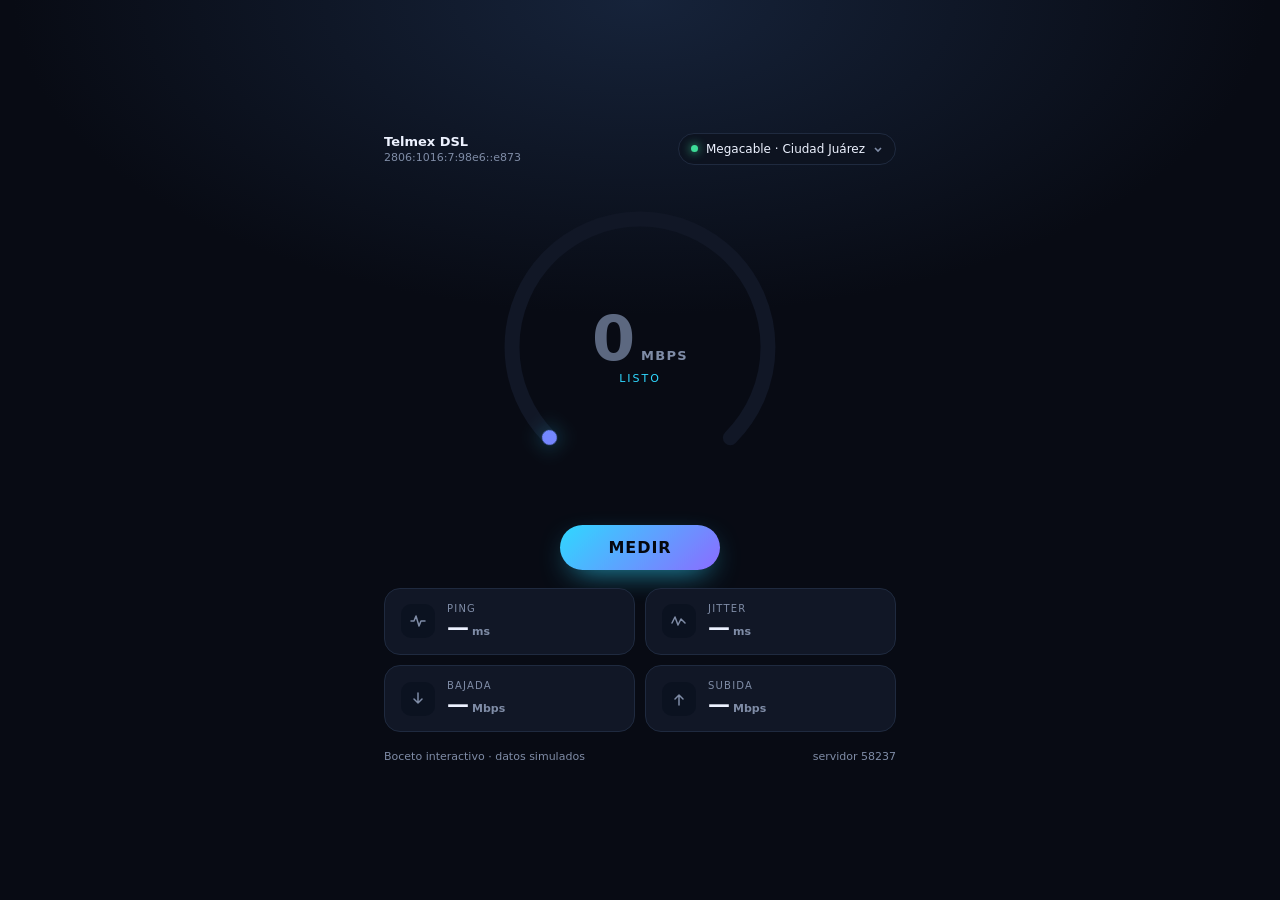
==== mockup/index.html @ 502e0ed3 "feat: add interactive UI mockup with gauge and server picker" ====
<!doctype html>
<html lang="es">
  <head>
    <meta charset="utf-8" />
    <meta name="viewport" content="width=device-width, initial-scale=1" />
    <title>LightningTest — boceto</title>
    <style>
      :root {
        color-scheme: dark;
        --bg: #080b14;
        --panel: #111726;
        --panel-2: #0d1320;
        --line: #1f2a3f;
        --text: #edf2ff;
        --dim: #7f8ca6;
        --cyan: #2fd8ff;
        --violet: #8b6cff;
        --green: #3ddc97;
        --amber: #ffbe4d;
        --radius: 16px;
      }

      * { box-sizing: border-box; }

      html, body { height: 100%; margin: 0; }

      body {
        display: grid;
        place-items: center;
        background:
          radial-gradient(70% 50% at 50% 0%, #16233a 0%, transparent 70%),
          var(--bg);
        color: var(--text);
        font-family: system-ui, -apple-system, "Segoe UI", sans-serif;
        user-select: none;
      }

      .app {
        width: 100%;
        max-width: 560px;
        padding: 20px 24px 24px;
        display: flex;
        flex-direction: column;
        gap: 18px;
      }

      /* ---- top bar ---- */
      .top {
        display: flex;
        align-items: center;
        justify-content: space-between;
        gap: 12px;
      }

      .conn { display: flex; flex-direction: column; gap: 2px; }
      .isp { font-size: 13px; font-weight: 600; }
      .ip {
        font-size: 11px;
        color: var(--dim);
        font-variant-numeric: tabular-nums;
      }

      .server {
        display: flex;
        align-items: center;
        gap: 8px;
        max-width: 60%;
        padding: 8px 12px;
        border: 1px solid var(--line);
        border-radius: 999px;
        background: var(--panel-2);
        color: var(--text);
        font: inherit;
        font-size: 12px;
        cursor: pointer;
      }

      .server:hover { border-color: #2d3c58; }
      .server .label {
        overflow: hidden;
        text-overflow: ellipsis;
        white-space: nowrap;
      }
      .server svg { flex: none; color: var(--dim); }

      .dot {
        width: 7px;
        height: 7px;
        border-radius: 50%;
        background: var(--green);
        box-shadow: 0 0 10px var(--green);
        flex: none;
      }

      /* ---- gauge ---- */
      .gauge-wrap {
        position: relative;
        display: grid;
        place-items: center;
        margin-top: 4px;
      }

      .gauge { width: 100%; max-width: 320px; aspect-ratio: 1; }

      .track, .arc {
        fill: none;
        stroke-width: 14;
        stroke-linecap: round;
      }

      .track { stroke: #16203300; stroke: var(--panel); }

      .arc {
        stroke: url(#grad);
        filter: drop-shadow(0 0 9px rgba(47, 216, 255, 0.45));
        transition: stroke-dasharray 120ms linear;
      }

      .center {
        position: absolute;
        inset: 0;
        display: flex;
        flex-direction: column;
        align-items: center;
        justify-content: center;
        gap: 2px;
      }

      .value {
        display: flex;
        align-items: baseline;
        gap: 8px;
        font-variant-numeric: tabular-nums;
      }

      #num {
        font-size: 62px;
        font-weight: 700;
        letter-spacing: -2px;
        line-height: 1;
      }

      #num.dim { color: #5c6880; }

      .unit {
        font-size: 13px;
        font-weight: 600;
        color: var(--dim);
        text-transform: uppercase;
        letter-spacing: 0.1em;
      }

      .phase {
        font-size: 11px;
        letter-spacing: 0.18em;
        text-transform: uppercase;
        color: var(--cyan);
      }

      /* ---- action ---- */
      .actions { display: flex; justify-content: center; }

      #go {
        min-width: 160px;
        padding: 13px 34px;
        border: 0;
        border-radius: 999px;
        background: linear-gradient(135deg, var(--cyan), var(--violet));
        color: #05080f;
        font: inherit;
        font-weight: 800;
        letter-spacing: 0.06em;
        cursor: pointer;
        box-shadow: 0 10px 30px -12px rgba(47, 216, 255, 0.9);
      }

      #go:hover { filter: brightness(1.07); }

      #go.running {
        background: transparent;
        border: 1px solid var(--line);
        color: var(--text);
        box-shadow: none;
      }

      /* ---- cards ---- */
      .cards {
        display: grid;
        grid-template-columns: 1fr 1fr;
        gap: 10px;
      }

      .card {
        display: flex;
        align-items: center;
        gap: 12px;
        padding: 14px 16px;
        background: var(--panel);
        border: 1px solid var(--line);
        border-radius: var(--radius);
      }

      .card.active { border-color: #2b4a63; background: #101b2a; }

      .icon {
        display: grid;
        place-items: center;
        width: 34px;
        height: 34px;
        flex: none;
        border-radius: 10px;
        background: #0b1220;
        color: var(--dim);
      }

      .card.active .icon { color: var(--cyan); }

      .card .body { display: flex; flex-direction: column; gap: 2px; min-width: 0; }
      .card .k {
        font-size: 10px;
        letter-spacing: 0.12em;
        text-transform: uppercase;
        color: var(--dim);
      }
      .card .v {
        font-size: 22px;
        font-weight: 600;
        font-variant-numeric: tabular-nums;
        line-height: 1.1;
      }
      .card .u2 { font-size: 11px; color: var(--dim); margin-left: 3px; }

      .foot {
        display: flex;
        justify-content: space-between;
        font-size: 11px;
        color: var(--dim);
      }

      /* ---- modal ---- */
      .modal {
        position: fixed;
        inset: 0;
        display: grid;
        place-items: center;
        padding: 24px;
        background: rgba(4, 7, 13, 0.72);
        backdrop-filter: blur(6px);
      }

      .modal[hidden] { display: none; }

      .sheet {
        width: 100%;
        max-width: 440px;
        max-height: 78vh;
        display: flex;
        flex-direction: column;
        background: var(--panel);
        border: 1px solid var(--line);
        border-radius: 18px;
        overflow: hidden;
      }

      .sheet header {
        display: flex;
        align-items: center;
        justify-content: space-between;
        padding: 16px 18px 12px;
      }

      .sheet h2 { margin: 0; font-size: 15px; }

      .x {
        border: 0;
        background: none;
        color: var(--dim);
        font-size: 16px;
        cursor: pointer;
        padding: 4px 6px;
      }

      #q {
        margin: 0 18px 10px;
        padding: 11px 14px;
        border: 1px solid var(--line);
        border-radius: 10px;
        background: var(--panel-2);
        color: var(--text);
        font: inherit;
        font-size: 13px;
        outline: none;
      }

      #q:focus { border-color: #2f4a68; }

      #list {
        list-style: none;
        margin: 0;
        padding: 0 8px;
        overflow-y: auto;
        flex: 1;
      }

      #list li { margin: 0; }

      #list button {
        display: flex;
        align-items: center;
        justify-content: space-between;
        gap: 12px;
        width: 100%;
        padding: 11px 10px;
        border: 0;
        border-radius: 10px;
        background: none;
        color: var(--text);
        font: inherit;
        text-align: left;
        cursor: pointer;
      }

      #list button:hover { background: #162035; }
      #list .sel { color: var(--cyan); font-size: 12px; }

      .s-name { font-size: 13px; }
      .s-loc { font-size: 11px; color: var(--dim); }

      .hint {
        margin: 0;
        padding: 12px 18px 16px;
        font-size: 11px;
        color: var(--dim);
        border-top: 1px solid var(--line);
      }
    </style>
  </head>
  <body>
    <div class="app">
      <header class="top">
        <div class="conn">
          <span class="isp">Telmex DSL</span>
          <span class="ip">2806:1016:7:98e6::e873</span>
        </div>
        <button class="server" id="serverBtn" type="button">
          <span class="dot"></span>
          <span class="label" id="serverLabel">Megacable · Ciudad Juárez</span>
          <svg width="10" height="10" viewBox="0 0 10 10" aria-hidden="true">
            <path d="M2 4l3 3 3-3" stroke="currentColor" stroke-width="1.6" fill="none" />
          </svg>
        </button>
      </header>

      <section class="gauge-wrap">
        <svg class="gauge" viewBox="0 0 300 300" aria-hidden="true">
          <defs>
            <linearGradient id="grad" x1="0" y1="1" x2="1" y2="0">
              <stop offset="0%" stop-color="#2fd8ff" />
              <stop offset="100%" stop-color="#8b6cff" />
            </linearGradient>
          </defs>
          <circle class="track" cx="150" cy="150" r="120"
                  stroke-dasharray="565.5 754" transform="rotate(135 150 150)" />
          <circle id="arc" class="arc" cx="150" cy="150" r="120"
                  stroke-dasharray="0 754" transform="rotate(135 150 150)" />
        </svg>

        <div class="center">
          <div class="value">
            <span id="num" class="dim">0</span>
            <span class="unit">Mbps</span>
          </div>
          <span class="phase" id="phase">Listo</span>
        </div>
      </section>

      <div class="actions">
        <button id="go" type="button">MEDIR</button>
      </div>

      <section class="cards">
        <div class="card" id="card-ping">
          <span class="icon">
            <svg width="16" height="16" viewBox="0 0 16 16" aria-hidden="true">
              <path d="M1 8h3l2-5 3 10 2-5h4" stroke="currentColor" stroke-width="1.5"
                    fill="none" stroke-linecap="round" stroke-linejoin="round" />
            </svg>
          </span>
          <div class="body">
            <span class="k">Ping</span>
            <span class="v"><span id="ping">—</span><span class="u2">ms</span></span>
          </div>
        </div>

        <div class="card" id="card-jitter">
          <span class="icon">
            <svg width="16" height="16" viewBox="0 0 16 16" aria-hidden="true">
              <path d="M1 10l3-6 3 8 3-6 4 4" stroke="currentColor" stroke-width="1.5"
                    fill="none" stroke-linecap="round" stroke-linejoin="round" />
            </svg>
          </span>
          <div class="body">
            <span class="k">Jitter</span>
            <span class="v"><span id="jitter">—</span><span class="u2">ms</span></span>
          </div>
        </div>

        <div class="card" id="card-down">
          <span class="icon">
            <svg width="16" height="16" viewBox="0 0 16 16" aria-hidden="true">
              <path d="M8 2v10m0 0l-4-4m4 4l4-4" stroke="currentColor" stroke-width="1.5"
                    fill="none" stroke-linecap="round" stroke-linejoin="round" />
            </svg>
          </span>
          <div class="body">
            <span class="k">Bajada</span>
            <span class="v"><span id="down">—</span><span class="u2">Mbps</span></span>
          </div>
        </div>

        <div class="card" id="card-up">
          <span class="icon">
            <svg width="16" height="16" viewBox="0 0 16 16" aria-hidden="true">
              <path d="M8 14V4m0 0l-4 4m4-4l4 4" stroke="currentColor" stroke-width="1.5"
                    fill="none" stroke-linecap="round" stroke-linejoin="round" />
            </svg>
          </span>
          <div class="body">
            <span class="k">Subida</span>
            <span class="v"><span id="up">—</span><span class="u2">Mbps</span></span>
          </div>
        </div>
      </section>

      <footer class="foot">
        <span id="stamp">Boceto interactivo · datos simulados</span>
        <span id="sid">servidor 58237</span>
      </footer>
    </div>

    <div class="modal" id="modal" hidden>
      <div class="sheet" role="dialog" aria-modal="true" aria-labelledby="sheetTitle">
        <header>
          <h2 id="sheetTitle">Elegir servidor</h2>
          <button class="x" id="close" type="button" aria-label="Cerrar">✕</button>
        </header>
        <input id="q" type="search" placeholder="Buscar por ciudad o proveedor…" autocomplete="off" />
        <ul id="list"></ul>
        <p class="hint">Los más cercanos según Ookla para tu conexión.</p>
      </div>
    </div>

    <script>
      const SERVERS = [
        { id: 72430, name: "iCentral Sistemas y Comunicaciones", location: "Ciudad Juárez", country: "Mexico" },
        { id: 68105, name: "INIX 360", location: "Ciudad Juárez", country: "Mexico" },
        { id: 68895, name: "Flō Networks", location: "Ciudad Juárez", country: "Mexico" },
        { id: 16214, name: "Totalplay", location: "Ciudad Juarez", country: "Mexico" },
        { id: 12533, name: "IZZI", location: "Ciudad Juarez", country: "Mexico" },
        { id: 3355, name: "INFINITUM", location: "Ciudad Juárez", country: "Mexico" },
        { id: 58237, name: "Megacable", location: "Ciudad Juárez", country: "Mexico" },
        { id: 69552, name: "Stered", location: "Ciudad Juarez", country: "Mexico" },
        { id: 39123, name: "JackRabbit Internet", location: "El Paso, TX", country: "United States" },
        { id: 65151, name: "Vexus Fiber", location: "Las Cruces, NM", country: "United States" },
      ];

      const $ = (id) => document.getElementById(id);
      const CIRC = 2 * Math.PI * 120;
      const SPAN = CIRC * 0.75; // 270°

      let selected = SERVERS[6];
      let running = false;

      const fmt = (n) => (n >= 100 ? n.toFixed(0) : n.toFixed(1));

      function drawGauge(mbps) {
        // Log scale 1..1000 Mbps, same mapping the real app should use.
        const frac = Math.min(1, Math.log10(1 + Math.max(0, mbps)) / Math.log10(1001));
        const arc = $("arc");
        arc.setAttribute("stroke-dasharray", `${SPAN * frac} ${CIRC}`);
        // A round cap still paints a dot at zero length.
        arc.style.opacity = frac > 0.002 ? 1 : 0;
      }

      function phase(text) {
        $("phase").textContent = text;
      }

      function mark(...ids) {
        for (const el of document.querySelectorAll(".card")) el.classList.remove("active");
        for (const id of ids) $(id).classList.add("active");
      }

      function setServer(s) {
        selected = s;
        $("serverLabel").textContent = `${s.name} · ${s.location}`;
        $("sid").textContent = `servidor ${s.id}`;
      }

      /* ---- server picker ---- */
      function renderList(filter = "") {
        const needle = filter.trim().toLowerCase();
        const ul = $("list");
        ul.innerHTML = "";
        for (const s of SERVERS) {
          const hay = `${s.name} ${s.location} ${s.country}`.toLowerCase();
          if (needle && !hay.includes(needle)) continue;
          const li = document.createElement("li");
          const b = document.createElement("button");
          b.type = "button";
          b.innerHTML = `
            <span>
              <span class="s-name"></span><br />
              <span class="s-loc"></span>
            </span>
            ${s.id === selected.id ? '<span class="sel">en uso</span>' : ""}`;
          b.querySelector(".s-name").textContent = s.name;
          b.querySelector(".s-loc").textContent = `${s.location} · ${s.country}`;
          b.addEventListener("click", () => {
            setServer(s);
            closeModal();
          });
          li.appendChild(b);
          ul.appendChild(li);
        }
        if (!ul.children.length) {
          const li = document.createElement("li");
          li.className = "s-loc";
          li.style.padding = "16px 10px";
          li.textContent = "Sin resultados";
          ul.appendChild(li);
        }
      }

      function openModal() {
        $("modal").hidden = false;
        $("q").value = "";
        renderList();
        $("q").focus();
      }

      function closeModal() {
        $("modal").hidden = true;
        $("serverBtn").focus();
      }

      $("serverBtn").addEventListener("click", openModal);
      $("close").addEventListener("click", closeModal);
      $("modal").addEventListener("click", (e) => {
        if (e.target === $("modal")) closeModal();
      });
      $("q").addEventListener("input", (e) => renderList(e.target.value));
      document.addEventListener("keydown", (e) => {
        if (e.key === "Escape" && !$("modal").hidden) closeModal();
      });

      /* ---- simulated test ---- */
      const sleep = (ms) => new Promise((r) => setTimeout(r, ms));

      function ramp(target, duration, onTick) {
        return new Promise((resolve) => {
          const t0 = performance.now();
          function frame(now) {
            const p = Math.min(1, (now - t0) / duration);
            const eased = 1 - Math.pow(1 - p, 2);
            const jitter = 0.93 + Math.random() * 0.14;
            onTick(Math.min(target * 1.04, target * eased * jitter), p);
            if (p < 1) requestAnimationFrame(frame);
            else resolve();
          }
          requestAnimationFrame(frame);
        });
      }

      async function runTest() {
        running = true;
        $("go").textContent = "DETENER";
        $("go").classList.add("running");
        $("stamp").textContent = "Midiendo…";

        const ping = 5 + Math.random() * 9;
        const jitter = 0.6 + Math.random() * 2.4;
        const down = 160 + Math.random() * 140;
        const up = 200 + Math.random() * 120;

        // ping
        $("num").textContent = "0";
        $("num").classList.add("dim");
        drawGauge(0);
        phase("Latencia");
        mark("card-ping", "card-jitter");
        for (let i = 1; i <= 5; i++) {
          $("ping").textContent = fmt(ping * (1 + (Math.random() - 0.5) * 0.18));
          $("jitter").textContent = fmt(jitter * (1 + (Math.random() - 0.5) * 0.5));
          await sleep(110);
        }
        $("ping").textContent = fmt(ping);
        $("jitter").textContent = fmt(jitter);

        // download
        phase("Bajada");
        mark("card-down");
        $("num").classList.remove("dim");
        await ramp(down, 3600, (v) => {
          $("num").textContent = fmt(v);
          $("down").textContent = fmt(v);
          drawGauge(v);
        });
        $("down").textContent = fmt(down);

        // upload
        phase("Subida");
        mark("card-up");
        await ramp(up, 3000, (v) => {
          $("num").textContent = fmt(v);
          $("up").textContent = fmt(v);
          drawGauge(v);
        });
        $("up").textContent = fmt(up);

        // settle
        $("num").textContent = fmt(down);
        drawGauge(down);
        mark();
        phase("Listo");
        $("stamp").textContent = new Date().toLocaleTimeString("es-MX", {
          hour: "2-digit",
          minute: "2-digit",
        }) + " · " + selected.name;
        running = false;
        $("go").textContent = "MEDIR";
        $("go").classList.remove("running");
      }

      $("go").addEventListener("click", () => {
        if (!running) runTest();
      });

      setServer(selected);
      renderList();
    </script>
  </body>
</html>
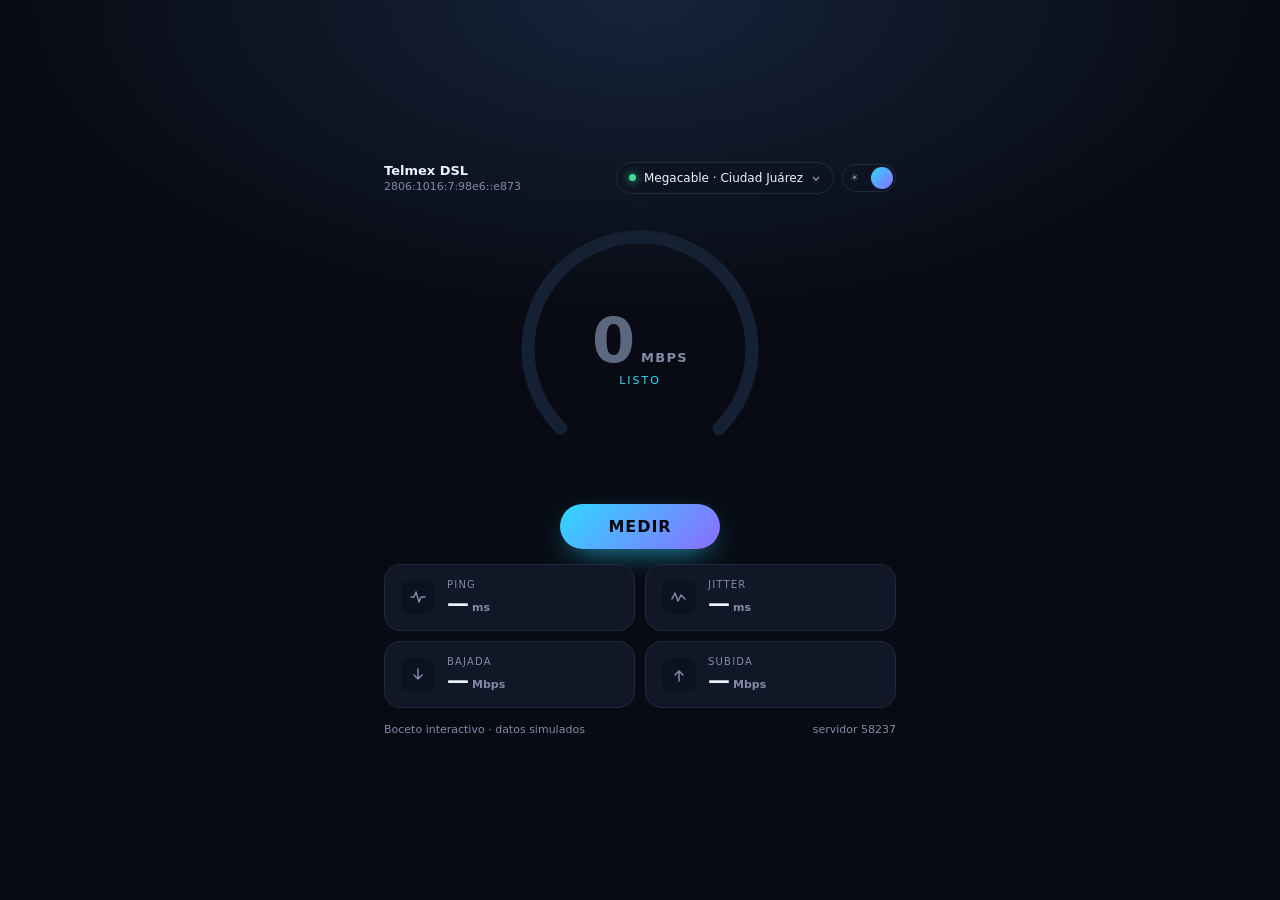
==== commit aa8601fc: "feat(mockup): add light/dark theme switch Light theme uses a white page with #141526 as brand ink, m" ====
--- a/mockup/index.html
+++ b/mockup/index.html
@@ -8,16 +8,53 @@
       :root {
         color-scheme: dark;
         --bg: #080b14;
+        --bg-glow: #16233a;
         --panel: #111726;
         --panel-2: #0d1320;
         --line: #1f2a3f;
+        --line-strong: #2d3c58;
         --text: #edf2ff;
         --dim: #7f8ca6;
+        --dim-strong: #5c6880;
+        --track: #162033;
+        --active-bg: #101b2a;
+        --active-line: #2b4a63;
+        --icon-bg: #0b1220;
+        --hover: #162035;
+        --overlay: rgba(4, 7, 13, 0.72);
+        --focus: #2f4a68;
         --cyan: #2fd8ff;
         --violet: #8b6cff;
         --green: #3ddc97;
-        --amber: #ffbe4d;
+        --glow: rgba(47, 216, 255, 0.45);
+        --go-shadow: rgba(47, 216, 255, 0.9);
         --radius: 16px;
+      }
+
+      /* Light theme mirrors speedtest.net: white page, #141526 as brand ink. */
+      body.light {
+        color-scheme: light;
+        --bg: #ffffff;
+        --bg-glow: #e9eefb;
+        --panel: #f7f8fa;
+        --panel-2: #f1f3f7;
+        --line: #e2e6ee;
+        --line-strong: #cdd4e0;
+        --text: #141526;
+        --dim: #6b7385;
+        --dim-strong: #9aa2b1;
+        --track: #eceff5;
+        --active-bg: #eef4ff;
+        --active-line: #b9d4f5;
+        --icon-bg: #ffffff;
+        --hover: #eef1f6;
+        --overlay: rgba(20, 21, 38, 0.32);
+        --focus: #9cc0e8;
+        --cyan: #0ea5e9;
+        --violet: #7c3aed;
+        --green: #22b573;
+        --glow: rgba(14, 165, 233, 0.3);
+        --go-shadow: rgba(14, 165, 233, 0.55);
       }
 
       * { box-sizing: border-box; }
@@ -28,7 +65,7 @@
         display: grid;
         place-items: center;
         background:
-          radial-gradient(70% 50% at 50% 0%, #16233a 0%, transparent 70%),
+          radial-gradient(70% 50% at 50% 0%, var(--bg-glow) 0%, transparent 70%),
           var(--bg);
         color: var(--text);
         font-family: system-ui, -apple-system, "Segoe UI", sans-serif;
@@ -38,10 +75,10 @@
       .app {
         width: 100%;
         max-width: 560px;
-        padding: 20px 24px 24px;
+        padding: 16px 24px 18px;
         display: flex;
         flex-direction: column;
-        gap: 18px;
+        gap: 15px;
       }
 
       /* ---- top bar ---- */
@@ -49,10 +86,10 @@
         display: flex;
         align-items: center;
         justify-content: space-between;
-        gap: 12px;
-      }
-
-      .conn { display: flex; flex-direction: column; gap: 2px; }
+        gap: 10px;
+      }
+
+      .conn { display: flex; flex-direction: column; gap: 2px; flex: none; }
       .isp { font-size: 13px; font-weight: 600; }
       .ip {
         font-size: 11px;
@@ -60,11 +97,58 @@
         font-variant-numeric: tabular-nums;
       }
 
+      .tools {
+        display: flex;
+        align-items: center;
+        justify-content: flex-end;
+        gap: 8px;
+        min-width: 0;
+        flex: 1 1 auto;
+      }
+
+      .switch {
+        position: relative;
+        display: flex;
+        align-items: center;
+        justify-content: space-between;
+        flex: none;
+        width: 54px;
+        height: 28px;
+        padding: 0 7px;
+        border: 1px solid var(--line);
+        border-radius: 999px;
+        background: var(--panel-2);
+        cursor: pointer;
+      }
+
+      .switch:hover { border-color: var(--line-strong); }
+
+      .switch:focus-visible { outline: 2px solid var(--focus); outline-offset: 2px; }
+
+      .switch .glyph {
+        font-size: 10px;
+        line-height: 1;
+        color: var(--dim);
+      }
+
+      .switch .knob {
+        position: absolute;
+        top: 2px;
+        left: 2px;
+        width: 22px;
+        height: 22px;
+        border-radius: 50%;
+        background: linear-gradient(135deg, var(--cyan), var(--violet));
+        transition: transform 180ms ease;
+      }
+
+      .switch[aria-checked="true"] .knob { transform: translateX(26px); }
+
       .server {
         display: flex;
         align-items: center;
         gap: 8px;
-        max-width: 60%;
+        min-width: 0;
         padding: 8px 12px;
         border: 1px solid var(--line);
         border-radius: 999px;
@@ -75,7 +159,7 @@
         cursor: pointer;
       }
 
-      .server:hover { border-color: #2d3c58; }
+      .server:hover { border-color: var(--line-strong); }
       .server .label {
         overflow: hidden;
         text-overflow: ellipsis;
@@ -97,10 +181,9 @@
         position: relative;
         display: grid;
         place-items: center;
-        margin-top: 4px;
-      }
-
-      .gauge { width: 100%; max-width: 320px; aspect-ratio: 1; }
+      }
+
+      .gauge { width: 100%; max-width: 280px; aspect-ratio: 1; }
 
       .track, .arc {
         fill: none;
@@ -108,13 +191,16 @@
         stroke-linecap: round;
       }
 
-      .track { stroke: #16203300; stroke: var(--panel); }
+      .track { stroke: var(--track); }
 
       .arc {
         stroke: url(#grad);
-        filter: drop-shadow(0 0 9px rgba(47, 216, 255, 0.45));
+        filter: drop-shadow(0 0 9px var(--glow));
         transition: stroke-dasharray 120ms linear;
       }
+
+      .g1 { stop-color: var(--cyan); }
+      .g2 { stop-color: var(--violet); }
 
       .center {
         position: absolute;
@@ -140,7 +226,7 @@
         line-height: 1;
       }
 
-      #num.dim { color: #5c6880; }
+      #num.dim { color: var(--dim-strong); }
 
       .unit {
         font-size: 13px;
@@ -171,7 +257,7 @@
         font-weight: 800;
         letter-spacing: 0.06em;
         cursor: pointer;
-        box-shadow: 0 10px 30px -12px rgba(47, 216, 255, 0.9);
+        box-shadow: 0 10px 30px -12px var(--go-shadow);
       }
 
       #go:hover { filter: brightness(1.07); }
@@ -200,7 +286,7 @@
         border-radius: var(--radius);
       }
 
-      .card.active { border-color: #2b4a63; background: #101b2a; }
+      .card.active { border-color: var(--active-line); background: var(--active-bg); }
 
       .icon {
         display: grid;
@@ -209,7 +295,7 @@
         height: 34px;
         flex: none;
         border-radius: 10px;
-        background: #0b1220;
+        background: var(--icon-bg);
         color: var(--dim);
       }
 
@@ -244,7 +330,7 @@
         display: grid;
         place-items: center;
         padding: 24px;
-        background: rgba(4, 7, 13, 0.72);
+        background: var(--overlay);
         backdrop-filter: blur(6px);
       }
 
@@ -292,7 +378,7 @@
         outline: none;
       }
 
-      #q:focus { border-color: #2f4a68; }
+      #q:focus { border-color: var(--focus); }
 
       #list {
         list-style: none;
@@ -320,7 +406,7 @@
         cursor: pointer;
       }
 
-      #list button:hover { background: #162035; }
+      #list button:hover { background: var(--hover); }
       #list .sel { color: var(--cyan); font-size: 12px; }
 
       .s-name { font-size: 13px; }
@@ -342,21 +428,30 @@
           <span class="isp">Telmex DSL</span>
           <span class="ip">2806:1016:7:98e6::e873</span>
         </div>
-        <button class="server" id="serverBtn" type="button">
-          <span class="dot"></span>
-          <span class="label" id="serverLabel">Megacable · Ciudad Juárez</span>
-          <svg width="10" height="10" viewBox="0 0 10 10" aria-hidden="true">
-            <path d="M2 4l3 3 3-3" stroke="currentColor" stroke-width="1.6" fill="none" />
-          </svg>
-        </button>
+        <div class="tools">
+          <button class="server" id="serverBtn" type="button">
+            <span class="dot"></span>
+            <span class="label" id="serverLabel">Megacable · Ciudad Juárez</span>
+            <svg width="10" height="10" viewBox="0 0 10 10" aria-hidden="true">
+              <path d="M2 4l3 3 3-3" stroke="currentColor" stroke-width="1.6" fill="none" />
+            </svg>
+          </button>
+
+          <button class="switch" id="theme" type="button" role="switch" aria-checked="true"
+                  aria-label="Cambiar a modo claro" title="Modo claro / oscuro">
+            <span class="glyph" aria-hidden="true">☀</span>
+            <span class="glyph" aria-hidden="true">☾</span>
+            <span class="knob"></span>
+          </button>
+        </div>
       </header>
 
       <section class="gauge-wrap">
         <svg class="gauge" viewBox="0 0 300 300" aria-hidden="true">
           <defs>
             <linearGradient id="grad" x1="0" y1="1" x2="1" y2="0">
-              <stop offset="0%" stop-color="#2fd8ff" />
-              <stop offset="100%" stop-color="#8b6cff" />
+              <stop class="g1" offset="0%" />
+              <stop class="g2" offset="100%" />
             </linearGradient>
           </defs>
           <circle class="track" cx="150" cy="150" r="120"
@@ -496,6 +591,22 @@
         $("serverLabel").textContent = `${s.name} · ${s.location}`;
         $("sid").textContent = `servidor ${s.id}`;
       }
+
+      /* ---- theme switch ---- */
+      const THEME_KEY = "lt-theme";
+
+      function applyTheme(light) {
+        document.body.classList.toggle("light", light);
+        $("theme").setAttribute("aria-checked", String(!light));
+        $("theme").setAttribute("aria-label", light ? "Cambiar a modo oscuro" : "Cambiar a modo claro");
+        localStorage.setItem(THEME_KEY, light ? "light" : "dark");
+      }
+
+      $("theme").addEventListener("click", () => {
+        applyTheme(!document.body.classList.contains("light"));
+      });
+
+      applyTheme(localStorage.getItem(THEME_KEY) === "light");
 
       /* ---- server picker ---- */
       function renderList(filter = "") {
@@ -638,6 +749,7 @@
 
       setServer(selected);
       renderList();
+      drawGauge(0); // keeps the round linecap from painting a dot at zero
     </script>
   </body>
 </html>
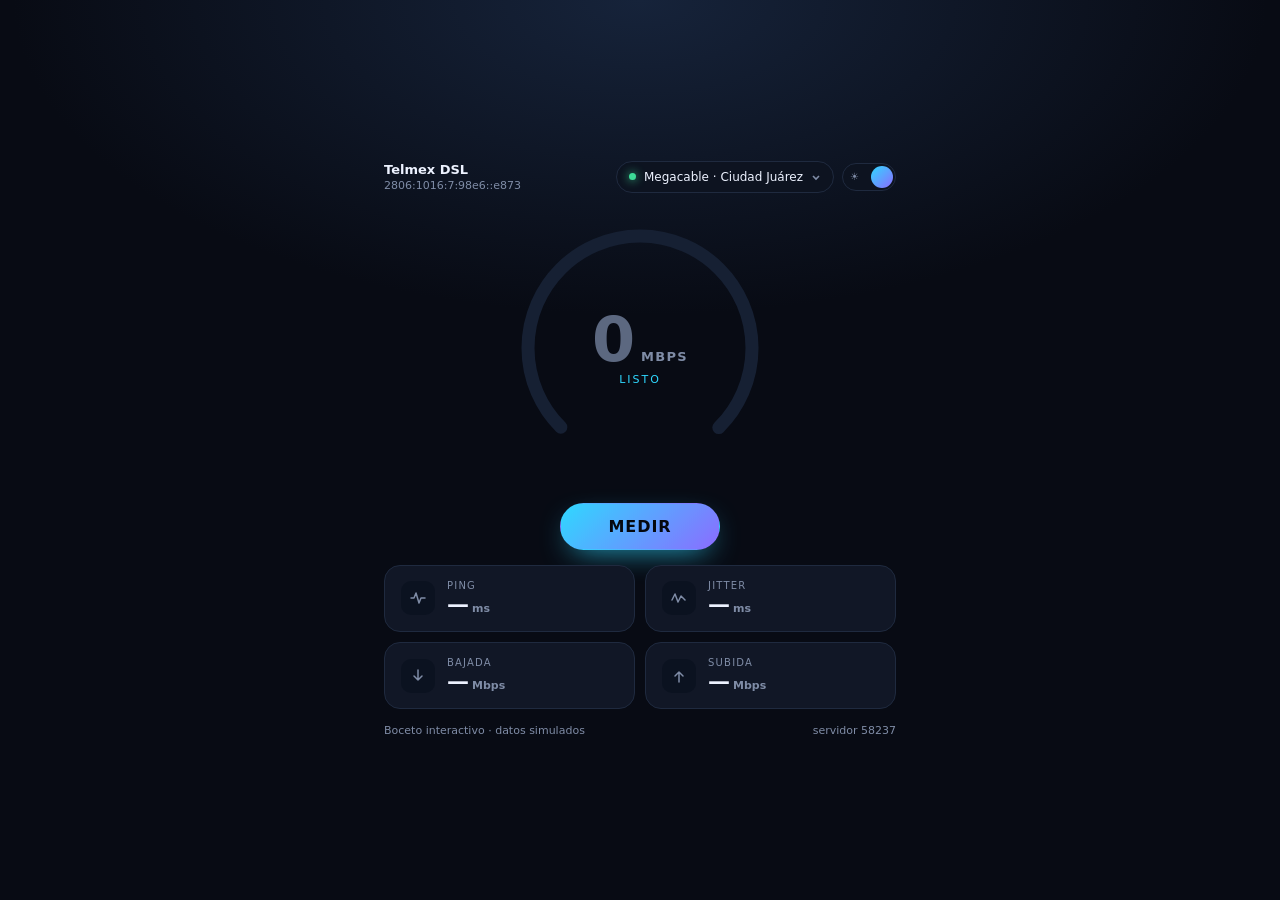
==== commit 858efbad: "style(mockup): soften the action button in light theme Light mode gets a pale blue-to-lavender pill " ====
--- a/mockup/index.html
+++ b/mockup/index.html
@@ -27,7 +27,11 @@
         --violet: #8b6cff;
         --green: #3ddc97;
         --glow: rgba(47, 216, 255, 0.45);
+        --go-bg: linear-gradient(135deg, #2fd8ff, #8b6cff);
+        --go-ink: #05080f;
+        --go-border: transparent;
         --go-shadow: rgba(47, 216, 255, 0.9);
+        --go-hover: 1.07;
         --radius: 16px;
       }
 
@@ -54,7 +58,11 @@
         --violet: #7c3aed;
         --green: #22b573;
         --glow: rgba(14, 165, 233, 0.3);
-        --go-shadow: rgba(14, 165, 233, 0.55);
+        --go-bg: linear-gradient(135deg, #eaf6fe, #f0ecff);
+        --go-ink: #141526;
+        --go-border: #dbe7f4;
+        --go-shadow: rgba(20, 21, 38, 0.18);
+        --go-hover: 0.97;
       }
 
       * { box-sizing: border-box; }
@@ -249,10 +257,10 @@
       #go {
         min-width: 160px;
         padding: 13px 34px;
-        border: 0;
+        border: 1px solid var(--go-border);
         border-radius: 999px;
-        background: linear-gradient(135deg, var(--cyan), var(--violet));
-        color: #05080f;
+        background: var(--go-bg);
+        color: var(--go-ink);
         font: inherit;
         font-weight: 800;
         letter-spacing: 0.06em;
@@ -260,7 +268,7 @@
         box-shadow: 0 10px 30px -12px var(--go-shadow);
       }
 
-      #go:hover { filter: brightness(1.07); }
+      #go:hover { filter: brightness(var(--go-hover)); }
 
       #go.running {
         background: transparent;
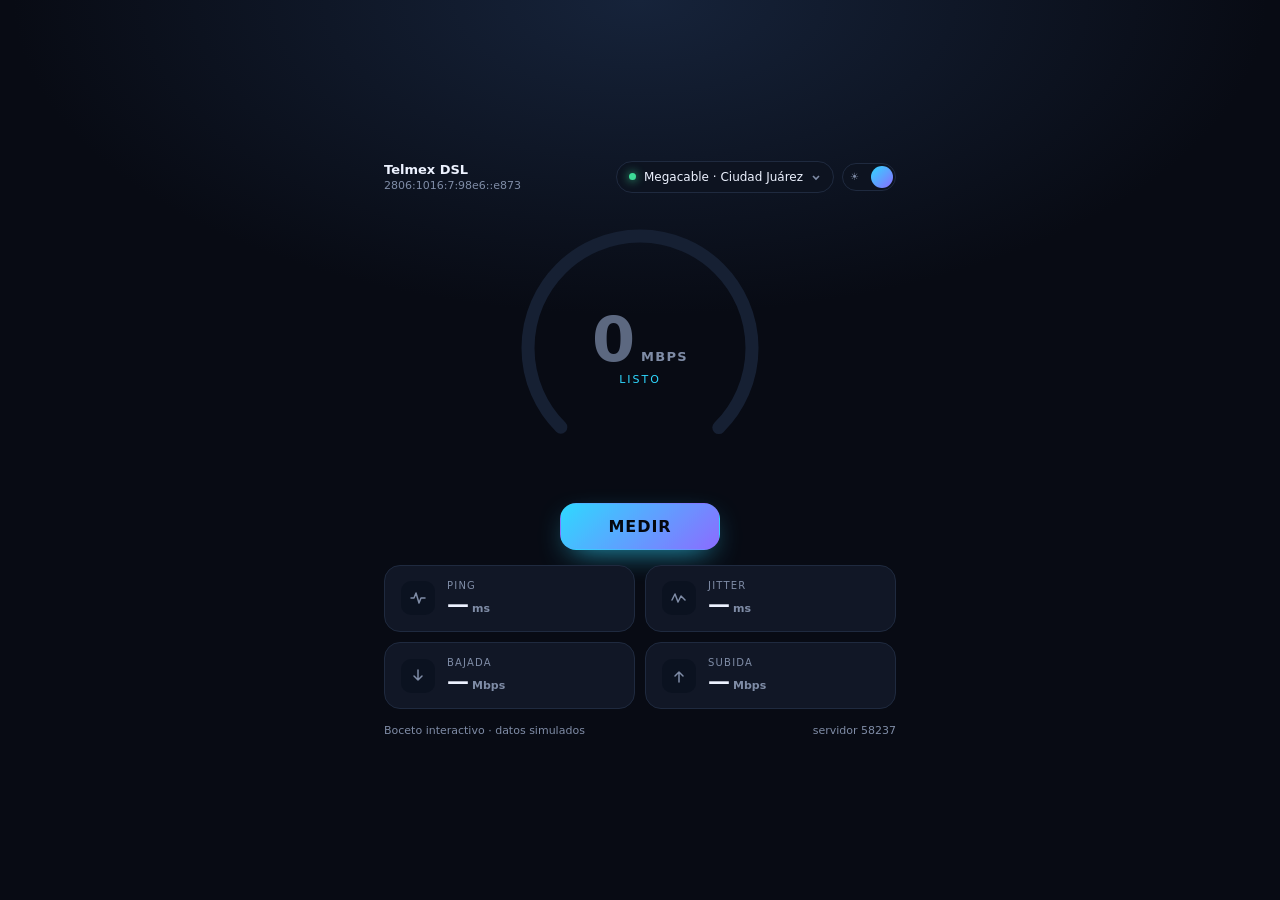
==== commit 04b26d7c: "style(mockup): dark grey action border and card radius on the button" ====
--- a/mockup/index.html
+++ b/mockup/index.html
@@ -58,9 +58,9 @@
         --violet: #7c3aed;
         --green: #22b573;
         --glow: rgba(14, 165, 233, 0.3);
-        --go-bg: linear-gradient(135deg, #eaf6fe, #f0ecff);
+        --go-bg: linear-gradient(135deg, #f3f4f7, #e9ebf1);
         --go-ink: #141526;
-        --go-border: #dbe7f4;
+        --go-border: #a9b0bd;
         --go-shadow: rgba(20, 21, 38, 0.18);
         --go-hover: 0.97;
       }
@@ -258,7 +258,7 @@
         min-width: 160px;
         padding: 13px 34px;
         border: 1px solid var(--go-border);
-        border-radius: 999px;
+        border-radius: var(--radius);
         background: var(--go-bg);
         color: var(--go-ink);
         font: inherit;
